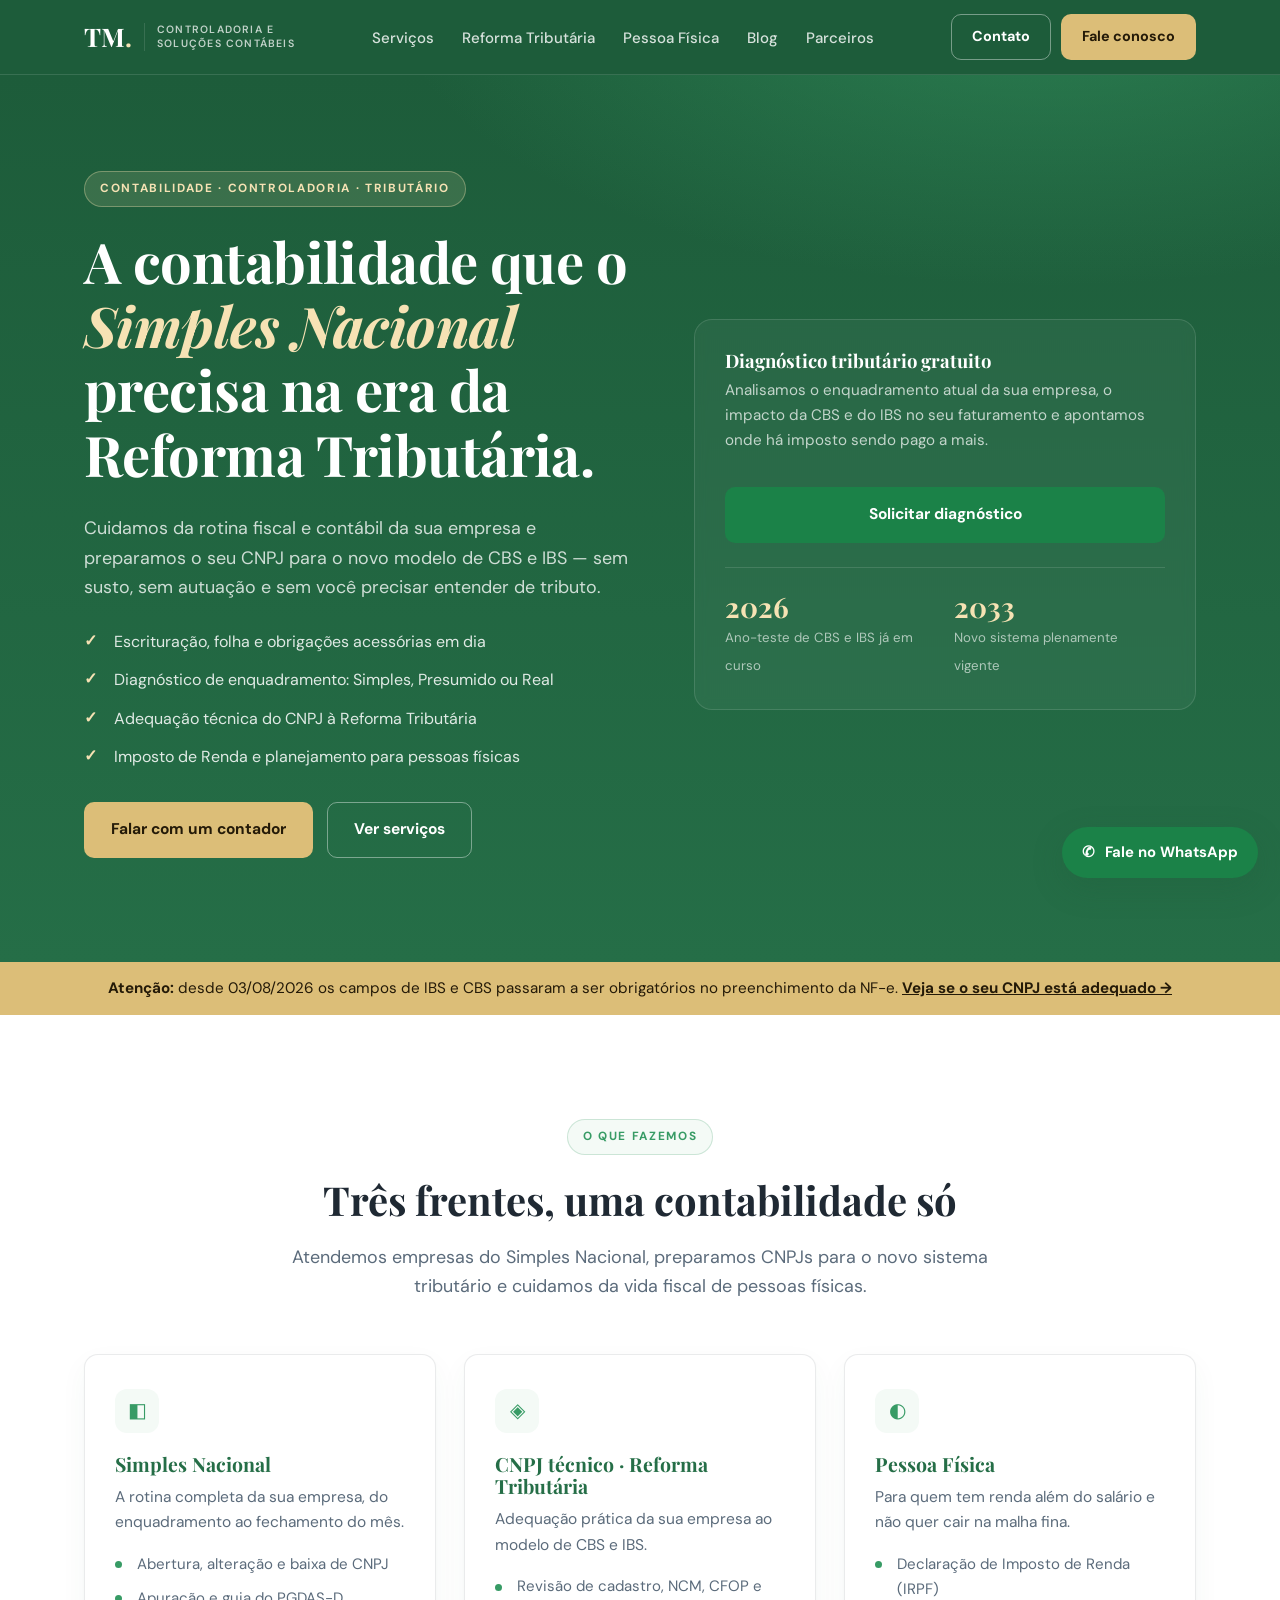
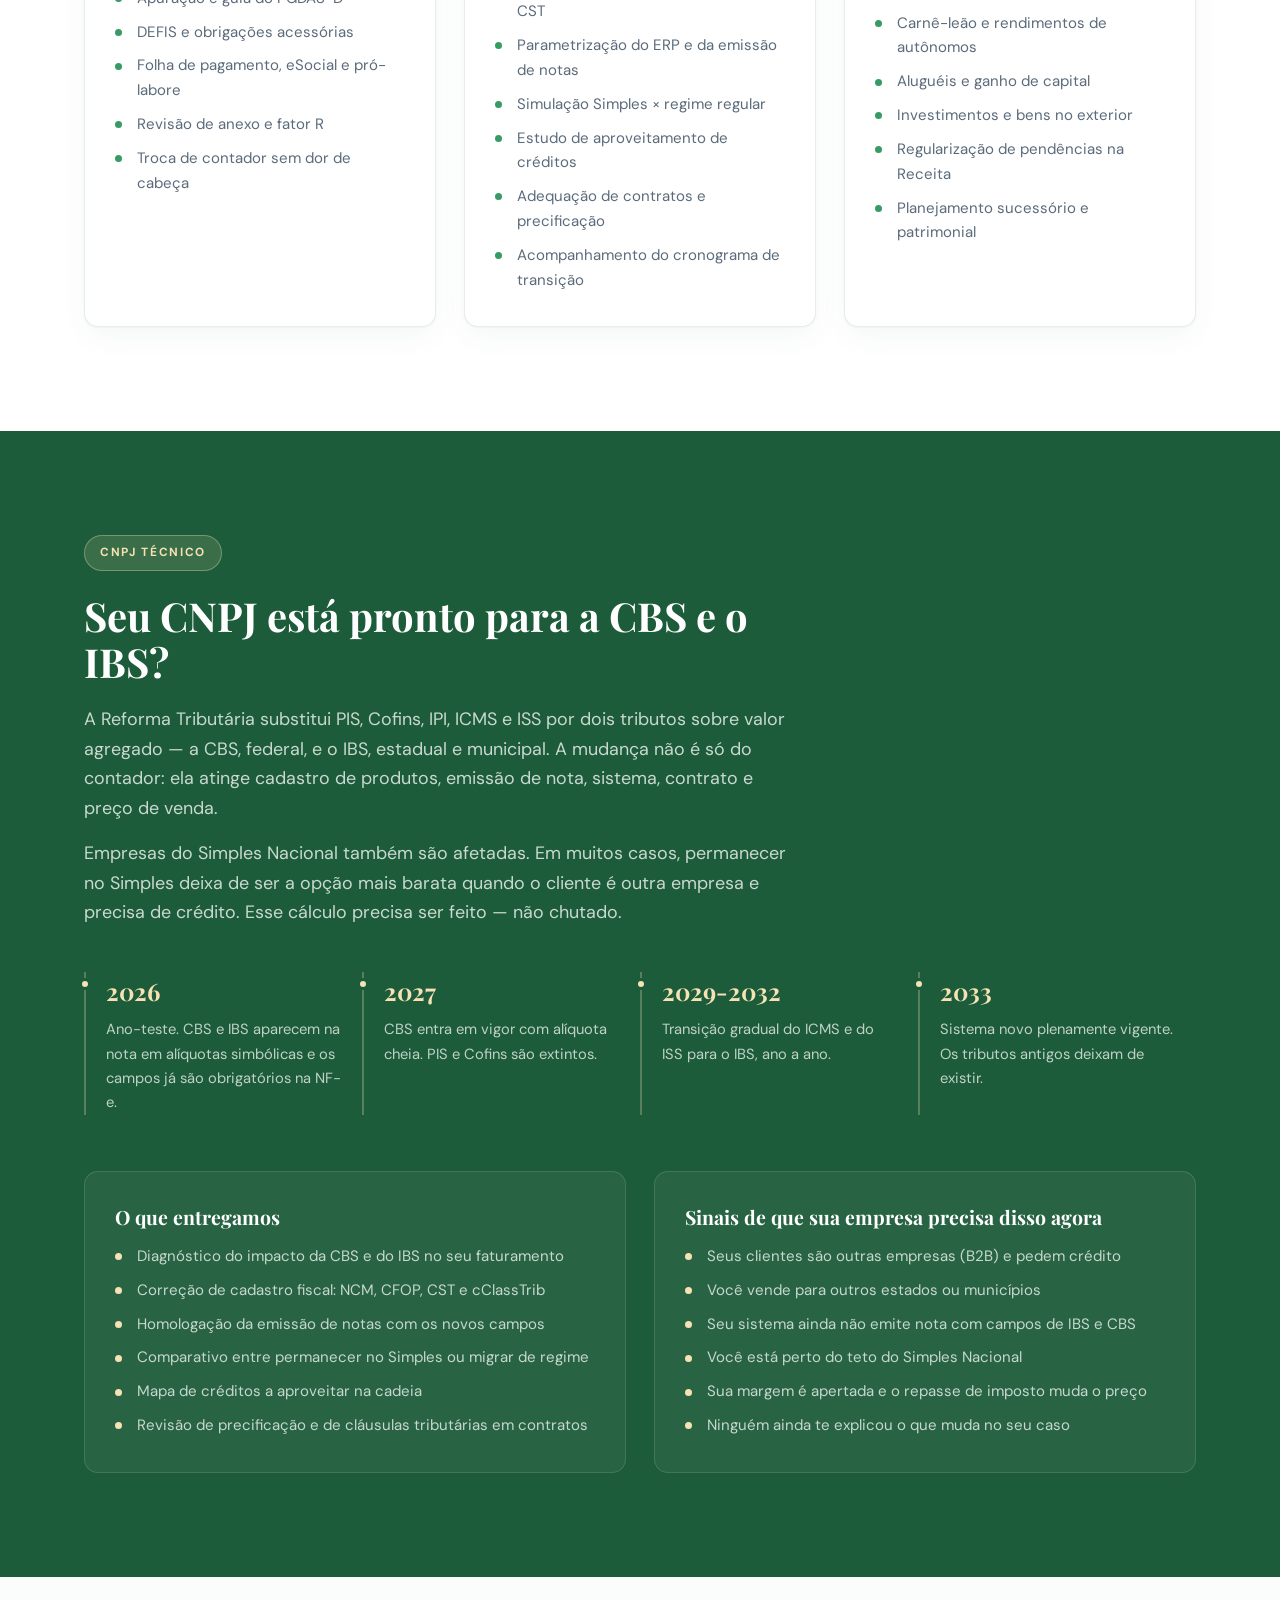
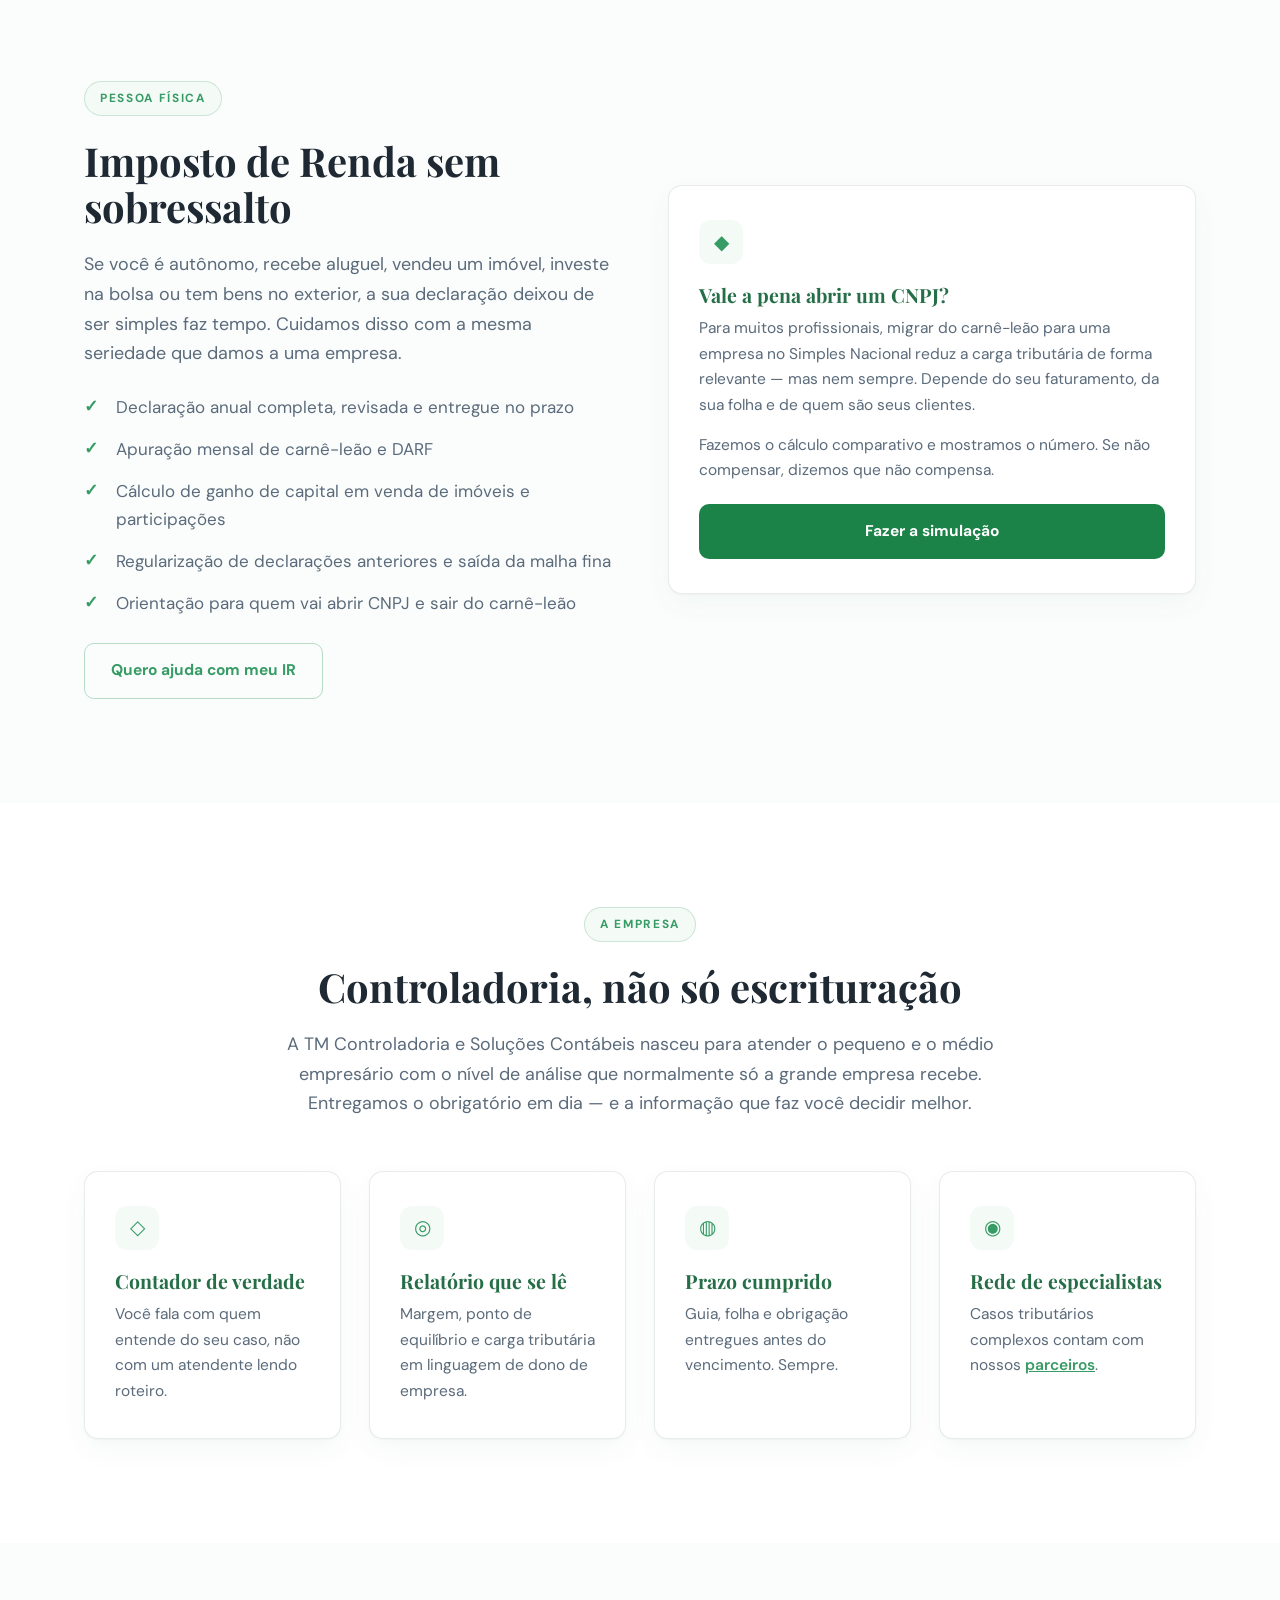
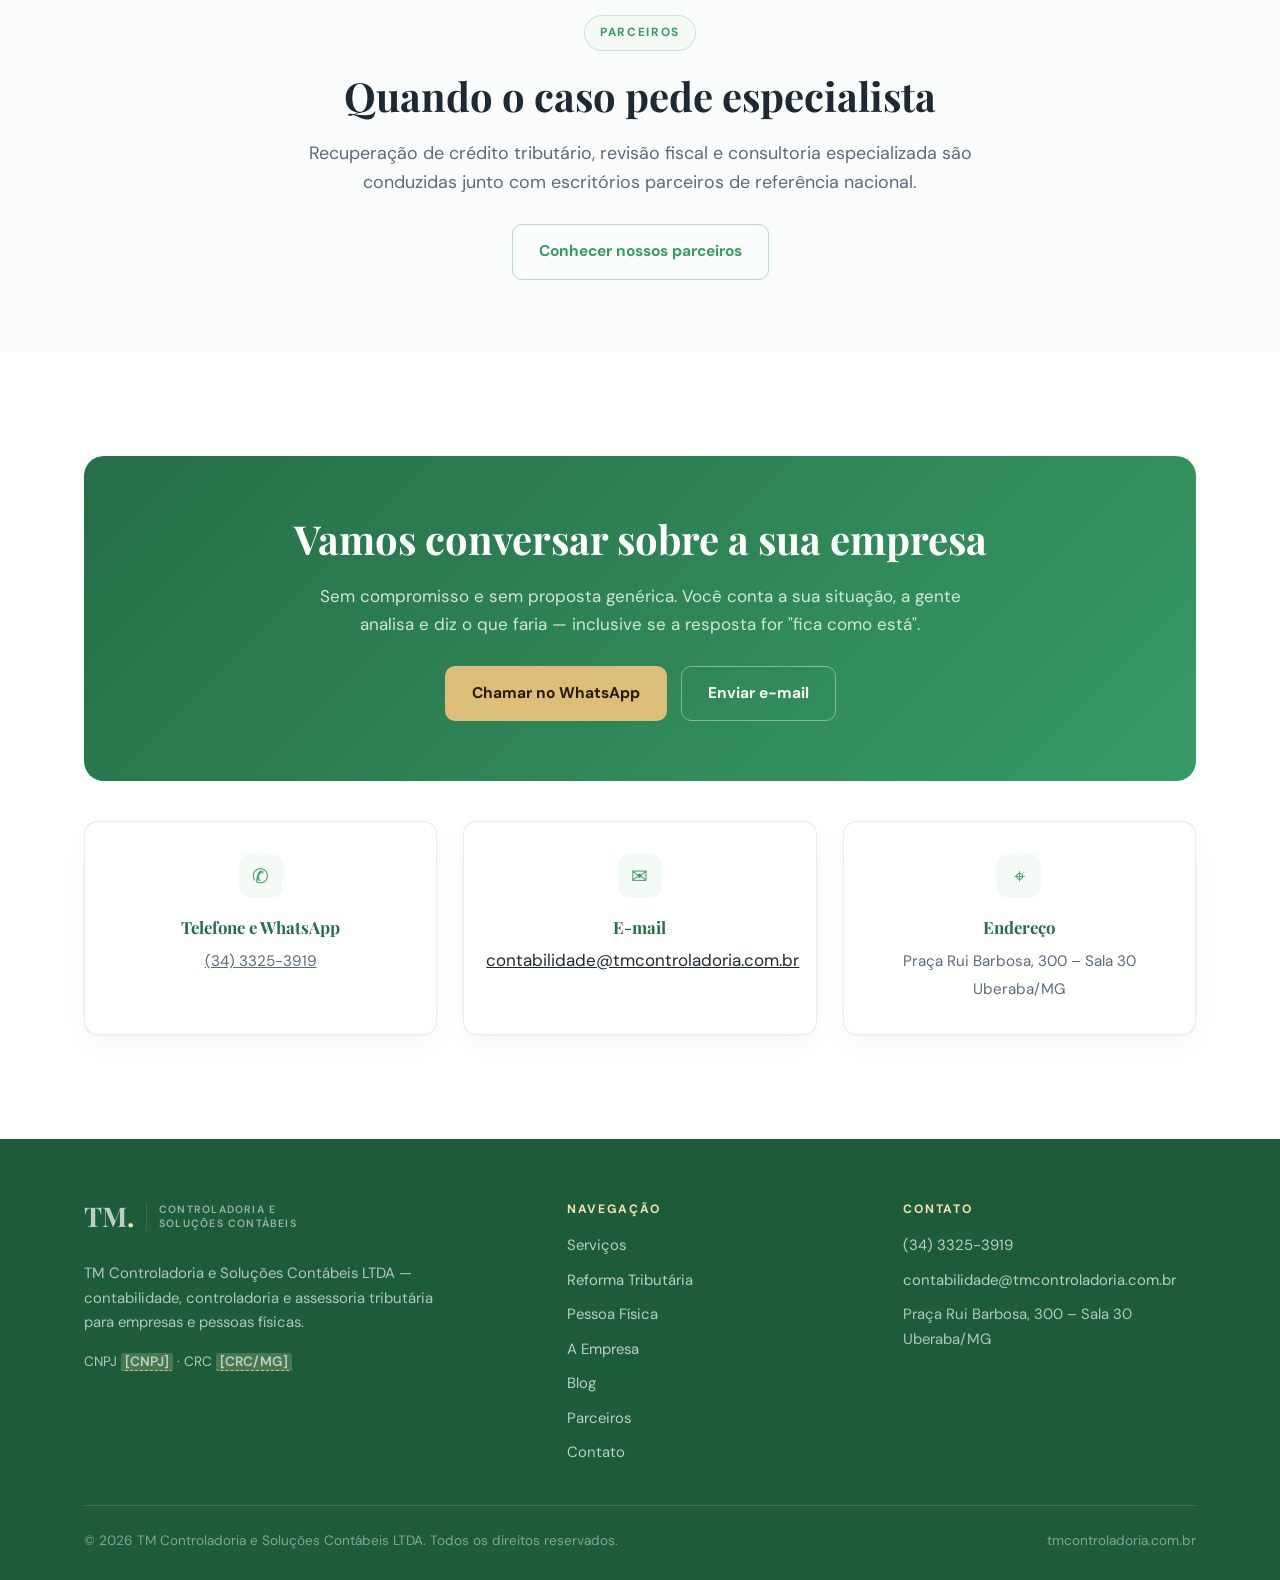
==== index.html @ 01fd18ff "Site TM Controladoria com blog e 5 posts iniciais Co-Authored-By: Claude Opus 5.5 <noreply@anthropic" ====
<!DOCTYPE html>
<html lang="pt-BR">
<head>
<meta charset="utf-8">
<meta name="viewport" content="width=device-width, initial-scale=1">
<title>Contabilidade em Uberaba-MG | TM Controladoria e Soluções Contábeis</title>
<meta name="description" content="Escritório de contabilidade em Uberaba-MG especializado em empresas do Simples Nacional, adequação à Reforma Tributária (CBS e IBS) e assessoria para pessoas físicas.">
<meta name="theme-color" content="#1D5C3A">
<link rel="canonical" href="https://tmcontroladoria.com.br/">

<meta property="og:type" content="website">
<meta property="og:title" content="TM Controladoria e Soluções Contábeis">
<meta property="og:description" content="Contabilidade para empresas do Simples Nacional, CNPJ técnico para a Reforma Tributária e assessoria a pessoas físicas.">
<meta property="og:url" content="https://tmcontroladoria.com.br/">
<meta property="og:locale" content="pt_BR">

<link rel="preconnect" href="https://fonts.googleapis.com">
<link rel="preconnect" href="https://fonts.gstatic.com" crossorigin>
<link href="https://fonts.googleapis.com/css2?family=DM+Sans:ital,opsz,wght@0,9..40,400;0,9..40,500;0,9..40,700;1,9..40,400&family=Playfair+Display:ital,wght@0,600;0,700;1,600&display=swap" rel="stylesheet">
<link rel="stylesheet" href="styles.css">
<link rel="stylesheet" href="blog.css">
<link rel="alternate" type="application/rss+xml" title="Blog TM Controladoria" href="feed.xml">
<script type="application/ld+json">
{
  "@context": "https://schema.org",
  "@type": "AccountingService",
  "name": "TM Controladoria e Soluções Contábeis LTDA",
  "url": "https://tmcontroladoria.com.br/",
  "telephone": "+553433253919",
  "email": "contabilidade@tmcontroladoria.com.br",
  "address": {
    "@type": "PostalAddress",
    "streetAddress": "Praça Rui Barbosa, 300 - Sala 30",
    "addressLocality": "Uberaba",
    "addressRegion": "MG",
    "addressCountry": "BR"
  },
  "areaServed": "BR",
  "description": "Contabilidade para empresas do Simples Nacional, adequação de CNPJ à Reforma Tributária (CBS e IBS) e assessoria a pessoas físicas."
}
</script>

</head>
<body>

<header class="site-header">
  <div class="wrap nav">
    <a class="brand" href="index.html" aria-label="TM Controladoria e Soluções Contábeis"><span class="brand-mark">TM<span>.</span></span><span class="brand-name">Controladoria e<br>Soluções Contábeis</span></a>
    <button class="nav-toggle" id="navToggle" aria-label="Abrir menu" aria-expanded="false">☰</button>
    <ul class="nav-links" id="navLinks">
      <li><a href="#servicos">Serviços</a></li>
      <li><a href="#reforma">Reforma Tributária</a></li>
      <li><a href="#pessoa-fisica">Pessoa Física</a></li>
      <li><a href="blog/">Blog</a></li>
      <li><a href="parceiros.html">Parceiros</a></li>
      <li class="nav-only-mobile"><a href="#contato">Contato</a></li>
      <li class="nav-only-mobile nav-menu-cta"><a class="btn btn--gold" href="https://wa.me/553433253919" target="_blank" rel="noopener">Falar no WhatsApp</a></li>
    </ul>
    <div class="nav-cta">
      <a class="btn btn--ghost" href="#contato">Contato</a>
      <a class="btn btn--gold" href="https://wa.me/553433253919" target="_blank" rel="noopener">Fale conosco</a>
    </div>
  </div>
</header>

<!-- ================= HERO ================= -->
<section class="hero">
  <div class="wrap hero-grid">
    <div>
      <span class="eyebrow">Contabilidade · Controladoria · Tributário</span>
      <h1>A contabilidade que o <em>Simples Nacional</em> precisa na era da Reforma Tributária.</h1>
      <p class="lead lead--light">Cuidamos da rotina fiscal e contábil da sua empresa e preparamos o seu CNPJ para o novo modelo de CBS e IBS — sem susto, sem autuação e sem você precisar entender de tributo.</p>
      <ul>
        <li>Escrituração, folha e obrigações acessórias em dia</li>
        <li>Diagnóstico de enquadramento: Simples, Presumido ou Real</li>
        <li>Adequação técnica do CNPJ à Reforma Tributária</li>
        <li>Imposto de Renda e planejamento para pessoas físicas</li>
      </ul>
      <div class="hero-actions">
        <a class="btn btn--gold" href="#contato">Falar com um contador</a>
        <a class="btn btn--ghost" href="#servicos">Ver serviços</a>
      </div>
    </div>

    <aside class="hero-card">
      <h3>Diagnóstico tributário gratuito</h3>
      <p>Analisamos o enquadramento atual da sua empresa, o impacto da CBS e do IBS no seu faturamento e apontamos onde há imposto sendo pago a mais.</p>
      <a class="btn btn--green" href="#contato" style="width:100%;margin-top:18px">Solicitar diagnóstico</a>
      <div class="stat-row">
        <div class="stat"><b>2026</b><span>Ano-teste de CBS e IBS já em curso</span></div>
        <div class="stat"><b>2033</b><span>Novo sistema plenamente vigente</span></div>
      </div>
    </aside>
  </div>
</section>

<!-- ================= ALERTA ================= -->
<div class="alertbar">
  <div class="wrap">
    <p><strong>Atenção:</strong> desde 03/08/2026 os campos de IBS e CBS passaram a ser obrigatórios no preenchimento da NF-e. <a href="#reforma">Veja se o seu CNPJ está adequado →</a></p>
  </div>
</div>

<!-- ================= SERVIÇOS ================= -->
<section class="section" id="servicos">
  <div class="wrap">
    <div class="center">
      <span class="eyebrow eyebrow--dark">O que fazemos</span>
      <h2>Três frentes, uma contabilidade só</h2>
      <p class="lead">Atendemos empresas do Simples Nacional, preparamos CNPJs para o novo sistema tributário e cuidamos da vida fiscal de pessoas físicas.</p>
    </div>

    <div class="grid grid-3" style="margin-top:52px">
      <article class="card">
        <div class="card-icon">◧</div>
        <h3>Simples Nacional</h3>
        <p>A rotina completa da sua empresa, do enquadramento ao fechamento do mês.</p>
        <ul>
          <li>Abertura, alteração e baixa de CNPJ</li>
          <li>Apuração e guia do PGDAS-D</li>
          <li>DEFIS e obrigações acessórias</li>
          <li>Folha de pagamento, eSocial e pró-labore</li>
          <li>Revisão de anexo e fator R</li>
          <li>Troca de contador sem dor de cabeça</li>
        </ul>
      </article>

      <article class="card">
        <div class="card-icon">◈</div>
        <h3>CNPJ técnico · Reforma Tributária</h3>
        <p>Adequação prática da sua empresa ao modelo de CBS e IBS.</p>
        <ul>
          <li>Revisão de cadastro, NCM, CFOP e CST</li>
          <li>Parametrização do ERP e da emissão de notas</li>
          <li>Simulação Simples × regime regular</li>
          <li>Estudo de aproveitamento de créditos</li>
          <li>Adequação de contratos e precificação</li>
          <li>Acompanhamento do cronograma de transição</li>
        </ul>
      </article>

      <article class="card">
        <div class="card-icon">◐</div>
        <h3>Pessoa Física</h3>
        <p>Para quem tem renda além do salário e não quer cair na malha fina.</p>
        <ul>
          <li>Declaração de Imposto de Renda (IRPF)</li>
          <li>Carnê-leão e rendimentos de autônomos</li>
          <li>Aluguéis e ganho de capital</li>
          <li>Investimentos e bens no exterior</li>
          <li>Regularização de pendências na Receita</li>
          <li>Planejamento sucessório e patrimonial</li>
        </ul>
      </article>
    </div>
  </div>
</section>

<!-- ================= REFORMA TRIBUTÁRIA ================= -->
<section class="section dark" id="reforma">
  <div class="wrap">
    <div style="max-width:720px">
      <span class="eyebrow">CNPJ técnico</span>
      <h2>Seu CNPJ está pronto para a CBS e o IBS?</h2>
      <p class="lead lead--light">A Reforma Tributária substitui PIS, Cofins, IPI, ICMS e ISS por dois tributos sobre valor agregado — a CBS, federal, e o IBS, estadual e municipal. A mudança não é só do contador: ela atinge cadastro de produtos, emissão de nota, sistema, contrato e preço de venda.</p>
      <p class="lead lead--light">Empresas do Simples Nacional também são afetadas. Em muitos casos, permanecer no Simples deixa de ser a opção mais barata quando o cliente é outra empresa e precisa de crédito. Esse cálculo precisa ser feito — não chutado.</p>
    </div>

    <div class="timeline">
      <div class="tl-item">
        <b>2026</b>
        <p>Ano-teste. CBS e IBS aparecem na nota em alíquotas simbólicas e os campos já são obrigatórios na NF-e.</p>
      </div>
      <div class="tl-item">
        <b>2027</b>
        <p>CBS entra em vigor com alíquota cheia. PIS e Cofins são extintos.</p>
      </div>
      <div class="tl-item">
        <b>2029-2032</b>
        <p>Transição gradual do ICMS e do ISS para o IBS, ano a ano.</p>
      </div>
      <div class="tl-item">
        <b>2033</b>
        <p>Sistema novo plenamente vigente. Os tributos antigos deixam de existir.</p>
      </div>
    </div>

    <div class="grid grid-2" style="margin-top:56px">
      <div class="card">
        <h3>O que entregamos</h3>
        <ul>
          <li>Diagnóstico do impacto da CBS e do IBS no seu faturamento</li>
          <li>Correção de cadastro fiscal: NCM, CFOP, CST e cClassTrib</li>
          <li>Homologação da emissão de notas com os novos campos</li>
          <li>Comparativo entre permanecer no Simples ou migrar de regime</li>
          <li>Mapa de créditos a aproveitar na cadeia</li>
          <li>Revisão de precificação e de cláusulas tributárias em contratos</li>
        </ul>
      </div>
      <div class="card">
        <h3>Sinais de que sua empresa precisa disso agora</h3>
        <ul>
          <li>Seus clientes são outras empresas (B2B) e pedem crédito</li>
          <li>Você vende para outros estados ou municípios</li>
          <li>Seu sistema ainda não emite nota com campos de IBS e CBS</li>
          <li>Você está perto do teto do Simples Nacional</li>
          <li>Sua margem é apertada e o repasse de imposto muda o preço</li>
          <li>Ninguém ainda te explicou o que muda no seu caso</li>
        </ul>
      </div>
    </div>
  </div>
</section>

<!-- ================= PESSOA FÍSICA ================= -->
<section class="section soft" id="pessoa-fisica">
  <div class="wrap grid grid-2" style="align-items:center;gap:56px">
    <div>
      <span class="eyebrow eyebrow--dark">Pessoa Física</span>
      <h2>Imposto de Renda sem sobressalto</h2>
      <p class="lead">Se você é autônomo, recebe aluguel, vendeu um imóvel, investe na bolsa ou tem bens no exterior, a sua declaração deixou de ser simples faz tempo. Cuidamos disso com a mesma seriedade que damos a uma empresa.</p>
      <ul class="checks">
        <li>Declaração anual completa, revisada e entregue no prazo</li>
        <li>Apuração mensal de carnê-leão e DARF</li>
        <li>Cálculo de ganho de capital em venda de imóveis e participações</li>
        <li>Regularização de declarações anteriores e saída da malha fina</li>
        <li>Orientação para quem vai abrir CNPJ e sair do carnê-leão</li>
      </ul>
      <a class="btn btn--outline" href="#contato" style="margin-top:26px">Quero ajuda com meu IR</a>
    </div>
    <div class="card">
      <div class="card-icon">◆</div>
      <h3>Vale a pena abrir um CNPJ?</h3>
      <p>Para muitos profissionais, migrar do carnê-leão para uma empresa no Simples Nacional reduz a carga tributária de forma relevante — mas nem sempre. Depende do seu faturamento, da sua folha e de quem são seus clientes.</p>
      <p style="margin-top:14px">Fazemos o cálculo comparativo e mostramos o número. Se não compensar, dizemos que não compensa.</p>
      <a class="btn btn--green" href="#contato" style="width:100%;margin-top:20px">Fazer a simulação</a>
    </div>
  </div>
</section>

<!-- ================= DIFERENCIAIS ================= -->
<section class="section" id="sobre">
  <div class="wrap">
    <div class="center">
      <span class="eyebrow eyebrow--dark">A Empresa</span>
      <h2>Controladoria, não só escrituração</h2>
      <p class="lead">A TM Controladoria e Soluções Contábeis nasceu para atender o pequeno e o médio empresário com o nível de análise que normalmente só a grande empresa recebe. Entregamos o obrigatório em dia — e a informação que faz você decidir melhor.</p>
    </div>

    <div class="grid grid-4" style="margin-top:52px">
      <article class="card">
        <div class="card-icon">◇</div>
        <h3>Contador de verdade</h3>
        <p>Você fala com quem entende do seu caso, não com um atendente lendo roteiro.</p>
      </article>
      <article class="card">
        <div class="card-icon">◎</div>
        <h3>Relatório que se lê</h3>
        <p>Margem, ponto de equilíbrio e carga tributária em linguagem de dono de empresa.</p>
      </article>
      <article class="card">
        <div class="card-icon">◍</div>
        <h3>Prazo cumprido</h3>
        <p>Guia, folha e obrigação entregues antes do vencimento. Sempre.</p>
      </article>
      <article class="card">
        <div class="card-icon">◉</div>
        <h3>Rede de especialistas</h3>
        <p>Casos tributários complexos contam com nossos <a href="parceiros.html" style="color:var(--green-700);font-weight:600">parceiros</a>.</p>
      </article>
    </div>
  </div>
</section>

<!-- ================= BLOG (gerado pelo build.py) ================= -->
<!-- BLOG:ULTIMOS -->

<!-- ================= PARCEIROS (teaser) ================= -->
<section class="section--tight section soft">
  <div class="wrap center">
    <span class="eyebrow eyebrow--dark">Parceiros</span>
    <h2>Quando o caso pede especialista</h2>
    <p class="lead">Recuperação de crédito tributário, revisão fiscal e consultoria especializada são conduzidas junto com escritórios parceiros de referência nacional.</p>
    <div class="cta-actions" style="margin-top:26px">
      <a class="btn btn--outline" href="parceiros.html">Conhecer nossos parceiros</a>
    </div>
  </div>
</section>

<!-- ================= CONTATO ================= -->
<section class="section" id="contato">
  <div class="wrap">
    <div class="cta">
      <h2>Vamos conversar sobre a sua empresa</h2>
      <p>Sem compromisso e sem proposta genérica. Você conta a sua situação, a gente analisa e diz o que faria — inclusive se a resposta for "fica como está".</p>
      <div class="cta-actions">
        <a class="btn btn--gold" href="https://wa.me/553433253919" target="_blank" rel="noopener">Chamar no WhatsApp</a>
        <a class="btn btn--ghost" href="mailto:contabilidade@tmcontroladoria.com.br">Enviar e-mail</a>
      </div>
    </div>

    <div class="contact-grid">
      <div class="contact-item">
        <div class="card-icon">✆</div>
        <b>Telefone e WhatsApp</b>
        <span><a href="https://wa.me/553433253919" target="_blank" rel="noopener">(34) 3325-3919</a></span>
      </div>
      <div class="contact-item">
        <div class="card-icon">✉</div>
        <b>E-mail</b>
        <a href="mailto:contabilidade@tmcontroladoria.com.br">contabilidade@tmcontroladoria.com.br</a>
      </div>
      <div class="contact-item">
        <div class="card-icon">⌖</div>
        <b>Endereço</b>
        <span>Praça Rui Barbosa, 300 – Sala 30<br>Uberaba/MG</span>
      </div>
    </div>
  </div>
</section>

<!-- ================= RODAPÉ ================= -->
<footer class="site-footer">
  <div class="wrap">
    <div class="footer-grid">
      <div>
        <a class="brand brand--footer" href="index.html" aria-label="TM Controladoria e Soluções Contábeis"><span class="brand-mark">TM<span>.</span></span><span class="brand-name">Controladoria e<br>Soluções Contábeis</span></a>
        <p style="margin-top:14px;max-width:38ch">TM Controladoria e Soluções Contábeis LTDA — contabilidade, controladoria e assessoria tributária para empresas e pessoas físicas.</p>
        <p style="font-size:.85rem">CNPJ <span class="ph">[CNPJ]</span> · CRC <span class="ph">[CRC/MG]</span></p>
      </div>
      <div>
        <h4>Navegação</h4>
        <ul>
          <li><a href="#servicos">Serviços</a></li>
          <li><a href="#reforma">Reforma Tributária</a></li>
          <li><a href="#pessoa-fisica">Pessoa Física</a></li>
          <li><a href="#sobre">A Empresa</a></li>
          <li><a href="blog/">Blog</a></li>
          <li><a href="parceiros.html">Parceiros</a></li>
          <li><a href="#contato">Contato</a></li>
        </ul>
      </div>
      <div>
        <h4>Contato</h4>
        <ul>
          <li><a href="https://wa.me/553433253919" target="_blank" rel="noopener">(34) 3325-3919</a></li>
          <li><a href="mailto:contabilidade@tmcontroladoria.com.br">contabilidade@tmcontroladoria.com.br</a></li>
          <li>Praça Rui Barbosa, 300 – Sala 30<br>Uberaba/MG</li>
        </ul>
      </div>
    </div>
    <div class="footer-bottom">
      <span>© <span id="ano">2026</span> TM Controladoria e Soluções Contábeis LTDA. Todos os direitos reservados.</span>
      <span>tmcontroladoria.com.br</span>
    </div>
  </div>
</footer>

<a class="wa" href="https://wa.me/553433253919" target="_blank" rel="noopener" aria-label="Fale no WhatsApp">✆ <span>Fale no WhatsApp</span></a>

<script>
  document.getElementById('ano').textContent = new Date().getFullYear();
  var t = document.getElementById('navToggle'), n = document.getElementById('navLinks');
  t.addEventListener('click', function () {
    var open = n.classList.toggle('is-open');
    t.setAttribute('aria-expanded', open);
  });
  n.addEventListener('click', function (e) {
    if (e.target.tagName === 'A') n.classList.remove('is-open');
  });
</script>
</body>
</html>
---- styles.css ----
/* ==========================================================================
   TM Controladoria e Soluções Contábeis — folha de estilos
   Paleta e tipografia alinhadas ao padrão Teixeira & Morais
   ========================================================================== */

:root{
  /* Verdes */
  --green-950:#1D5C3A;
  --green-900:#256E47;
  --green-800:#2C8153;
  --green-700:#379B65;
  --green-500:#4CC781;
  --green-cta:#1B8248;
  --mint-200:#C6F2D5;
  --mint-50:#F4FAF6;
  --mint-25:#FBFDFC;

  /* Dourados */
  --gold-400:#F6E2B4;
  --gold-600:#DCBE78;

  /* Neutros */
  --ink:#1F2933;
  --slate:#5B6B7B;
  --line:rgba(255,255,255,.12);
  --line-dark:rgba(31,41,51,.09);
  --white:#ffffff;

  --serif:"Playfair Display",Georgia,"Times New Roman",serif;
  --sans:"DM Sans",-apple-system,BlinkMacSystemFont,"Segoe UI",Roboto,Helvetica,Arial,sans-serif;

  --wrap:1160px;
  --radius:14px;
  --shadow:0 1px 2px rgba(29,92,58,.04), 0 10px 28px rgba(29,92,58,.045);
}

*,*::before,*::after{box-sizing:border-box}
html{scroll-behavior:smooth;scroll-padding-top:84px;-webkit-text-size-adjust:100%}
body{
  margin:0;
  font-family:var(--sans);
  font-size:17px;
  line-height:1.65;
  color:var(--ink);
  background:var(--white);
  overflow-x:hidden;
}
img{max-width:100%;height:auto;display:block}
a{color:inherit}

h1,h2,h3,h4{font-family:var(--serif);font-weight:700;line-height:1.15;margin:0 0 .5em}
h1{font-size:clamp(2.1rem,5vw,3.5rem);letter-spacing:-.01em}
h2{font-size:clamp(1.7rem,3.4vw,2.5rem)}
h3{font-size:1.22rem}
p{margin:0 0 1rem}

.wrap{width:100%;max-width:var(--wrap);margin:0 auto;padding:0 24px}
.section{padding:104px 0}
.section--tight{padding:72px 0}
.center{text-align:center}
.lead{font-size:1.12rem;color:var(--slate);max-width:62ch}
.lead--light{color:rgba(255,255,255,.78)}
.center .lead{margin-left:auto;margin-right:auto}

/* --- Eyebrow / tag ------------------------------------------------------ */
.eyebrow{
  display:inline-block;font-size:.74rem;font-weight:700;letter-spacing:.14em;
  text-transform:uppercase;padding:7px 15px;border-radius:999px;
  background:rgba(246,226,180,.13);color:var(--gold-400);
  border:1px solid rgba(246,226,180,.34);margin-bottom:22px;
}
.eyebrow--dark{background:var(--mint-50);color:var(--green-700);border-color:rgba(55,155,101,.22)}

/* --- Botões ------------------------------------------------------------- */
.btn{
  display:inline-flex;align-items:center;justify-content:center;gap:8px;
  font-family:var(--sans);font-size:.97rem;font-weight:700;
  padding:14px 26px;border-radius:10px;border:1px solid transparent;
  text-decoration:none;cursor:pointer;transition:transform .15s ease,background .2s ease,color .2s ease;
}
.btn:hover{transform:translateY(-2px)}
.btn--gold{background:var(--gold-600);color:#241a08}
.btn--gold:hover{background:var(--gold-400)}
.btn--green{background:var(--green-cta);color:#fff}
.btn--green:hover{background:#43c67b}
.btn--ghost{border-color:rgba(255,255,255,.4);color:#fff}
.btn--ghost:hover{background:rgba(255,255,255,.09)}
.btn--outline{border-color:rgba(55,155,101,.35);color:var(--green-700)}
.btn--outline:hover{background:var(--mint-50)}

/* --- Cabeçalho ---------------------------------------------------------- */
.site-header{
  position:sticky;top:0;z-index:60;background:var(--green-950);
  border-bottom:1px solid var(--line);
}
.nav{display:flex;align-items:center;justify-content:space-between;height:74px;gap:24px}
.brand{
  display:inline-flex;align-items:center;gap:12px;text-decoration:none;color:#fff;
}
.brand-mark{
  font-family:var(--serif);font-size:1.6rem;font-weight:700;line-height:1;white-space:nowrap;
}
.brand-mark span{color:var(--gold-400)}
.brand-name{
  font-family:var(--sans);font-size:.66rem;font-weight:600;letter-spacing:.115em;
  text-transform:uppercase;color:rgba(255,255,255,.72);line-height:1.32;
  padding-left:12px;border-left:1px solid var(--line);
}
.brand:hover .brand-name{color:var(--gold-400)}
.brand--footer{margin-bottom:16px}
.brand--footer .brand-mark{font-size:1.7rem}
.brand--footer .brand-name{color:rgba(255,255,255,.55)}
.nav-links{display:flex;align-items:center;gap:28px;list-style:none;margin:0;padding:0}
.nav-links a{color:rgba(255,255,255,.82);text-decoration:none;font-size:.94rem;font-weight:500;transition:color .18s}
.nav-links a:hover,.nav-links a.is-active{color:var(--gold-400)}
.nav-cta{display:flex;gap:10px;align-items:center}
.nav-cta .btn{padding:10px 20px;font-size:.9rem}
.nav-only-mobile{display:none}
.nav-toggle{display:none;background:none;border:1px solid var(--line);border-radius:8px;color:#fff;padding:9px 12px;font-size:1.1rem;cursor:pointer;line-height:1}

/* --- Hero --------------------------------------------------------------- */
.hero{
  background:
    radial-gradient(1100px 500px at 82% -10%,rgba(55,155,101,.55),transparent 60%),
    linear-gradient(180deg,var(--green-950) 0%,var(--green-900) 100%);
  color:#fff;padding:96px 0 104px;position:relative;
}
.hero h1{color:#fff}
.hero h1 em{font-style:italic;color:var(--gold-400)}
.hero-grid{display:grid;grid-template-columns:1.05fr .95fr;gap:56px;align-items:center}
.hero ul{list-style:none;margin:26px 0 32px;padding:0;display:grid;gap:12px}
.hero ul li{padding-left:30px;position:relative;color:rgba(255,255,255,.86);font-size:1rem}
.hero ul li::before{content:"✓";position:absolute;left:0;top:-1px;color:var(--gold-400);font-weight:700}
.hero-actions{display:flex;flex-wrap:wrap;gap:14px}

.hero-card{
  background:rgba(255,255,255,.045);border:1px solid var(--line);
  border-radius:18px;padding:30px;backdrop-filter:blur(6px);
}
.hero-card h3{color:#fff;font-size:1.16rem;margin-bottom:6px}
.hero-card p{color:rgba(255,255,255,.72);font-size:.95rem}
.hero-card .stat-row{display:grid;grid-template-columns:repeat(2,1fr);gap:18px;margin-top:24px;padding-top:24px;border-top:1px solid var(--line)}
.hero-card .stat b{display:block;font-family:var(--serif);font-size:1.75rem;color:var(--gold-400);line-height:1.1}
.hero-card .stat span{font-size:.83rem;color:rgba(255,255,255,.62)}

/* --- Faixa de aviso ----------------------------------------------------- */
.alertbar{background:var(--gold-600);color:#241a08}
.alertbar .wrap{display:flex;align-items:center;justify-content:center;gap:12px;flex-wrap:wrap;padding-top:14px;padding-bottom:14px;text-align:center}
.alertbar strong{font-weight:700}
.alertbar p{margin:0;font-size:.95rem}
.alertbar a{color:#241a08;font-weight:700}

/* --- Cards -------------------------------------------------------------- */
.grid{display:grid;gap:28px}
.grid > *{min-width:0}
.grid-3{grid-template-columns:repeat(3,1fr)}
.grid-2{grid-template-columns:repeat(2,1fr)}
.grid-4{grid-template-columns:repeat(4,1fr)}

.card{
  background:#fff;border:1px solid var(--line-dark);border-radius:var(--radius);
  padding:34px 30px;box-shadow:var(--shadow);
  transition:border-color .2s ease,box-shadow .2s ease;
}
.card:hover{border-color:rgba(55,155,101,.28);box-shadow:0 2px 4px rgba(29,92,58,.05), 0 16px 36px rgba(29,92,58,.07)}
.card h3{color:var(--green-900)}
.card p{color:var(--slate);font-size:.97rem;margin-bottom:0}
.card ul{margin:16px 0 0;padding:0;list-style:none;display:grid;gap:9px}
.card ul li{position:relative;padding-left:22px;font-size:.94rem;color:var(--slate)}
.card ul li::before{content:"";position:absolute;left:0;top:.62em;width:7px;height:7px;border-radius:50%;background:var(--green-700)}
.card-icon{
  width:44px;height:44px;border-radius:12px;display:grid;place-items:center;
  background:var(--mint-50);color:var(--green-700);font-size:1.25rem;margin-bottom:20px;
  border:0;
}

/* --- Seção escura ------------------------------------------------------- */
.dark{background:var(--green-950);color:#fff}
.dark h2,.dark h3{color:#fff}
.dark p{color:rgba(255,255,255,.76)}
.dark .card{background:rgba(255,255,255,.05);border-color:var(--line);box-shadow:none}
.dark .card h3{color:#fff}
.dark .card p,.dark .card ul li{color:rgba(255,255,255,.74)}
.dark .card ul li::before{background:var(--gold-400)}
.dark .card-icon{background:rgba(246,226,180,.13);color:var(--gold-400);border-color:rgba(246,226,180,.3)}

.soft{background:var(--mint-25)}

/* --- Linha do tempo ----------------------------------------------------- */
.timeline{display:grid;grid-template-columns:repeat(4,1fr);gap:0;margin-top:44px}
.tl-item{padding:0 20px;border-left:2px solid rgba(246,226,180,.28);position:relative}
.tl-item:first-child{padding-left:20px}
.tl-item b{display:block;font-family:var(--serif);font-size:1.5rem;color:var(--gold-400);margin-bottom:6px}
.tl-item p{font-size:.92rem;margin:0;color:rgba(255,255,255,.72)}
.tl-item::before{content:"";position:absolute;left:-7px;top:6px;width:12px;height:12px;border-radius:50%;background:var(--gold-400);border:3px solid var(--green-950)}

/* --- Lista de checagem -------------------------------------------------- */
.checks{list-style:none;margin:24px 0 0;padding:0;display:grid;gap:14px}
.checks li{position:relative;padding-left:32px;color:var(--slate)}
.checks li::before{content:"✓";position:absolute;left:0;top:0;color:var(--green-700);font-weight:700;font-size:1.05rem}
.dark .checks li{color:rgba(255,255,255,.78)}
.dark .checks li::before{color:var(--gold-400)}

/* --- Parceiros ---------------------------------------------------------- */
.partner{
  display:grid;grid-template-columns:1fr 1.35fr;gap:44px;align-items:center;
  background:#fff;border:1px solid var(--line-dark);border-radius:18px;
  padding:48px;box-shadow:var(--shadow);margin-bottom:36px;
}
.partner:nth-child(even) .partner-media{order:2}
.partner-media{
  background:linear-gradient(150deg,var(--green-900),var(--green-700));
  border-radius:14px;padding:44px 32px;color:#fff;text-align:center;
}
.partner-media .mark{font-family:var(--serif);font-size:2.1rem;color:var(--gold-400);line-height:1.1;margin-bottom:10px}
.partner-media .url{font-size:.86rem;color:rgba(255,255,255,.7);word-break:break-all}
.partner h3{color:var(--green-900);font-size:1.55rem}
.partner .tagline{color:var(--gold-600);font-weight:700;font-size:.88rem;letter-spacing:.08em;text-transform:uppercase;margin-bottom:10px}

.tags{display:flex;flex-wrap:wrap;gap:9px;margin:18px 0 22px;padding:0;list-style:none}
.tags li{font-size:.83rem;padding:6px 13px;border-radius:999px;background:var(--mint-50);color:var(--green-cta);border:0}

/* --- CTA final ---------------------------------------------------------- */
.cta{
  background:linear-gradient(135deg,var(--green-900),var(--green-700));
  border-radius:20px;padding:60px 48px;color:#fff;text-align:center;
}
.cta h2{color:#fff}
.cta p{color:rgba(255,255,255,.8);max-width:56ch;margin-left:auto;margin-right:auto}
.cta-actions{display:flex;gap:14px;justify-content:center;flex-wrap:wrap;margin-top:28px}

/* --- Contato ------------------------------------------------------------ */
.contact-grid{display:grid;grid-template-columns:repeat(3,1fr);gap:26px;margin-top:40px}
.contact-grid > *{min-width:0}
.contact-item{text-align:center;min-width:0;padding:32px 22px;border:1px solid var(--line-dark);border-radius:var(--radius);background:#fff;box-shadow:var(--shadow)}
.contact-item .card-icon{margin:0 auto 16px}
.contact-item b{display:block;font-family:var(--serif);font-size:1.05rem;color:var(--green-900);margin-bottom:4px}
.contact-item span{color:var(--slate);font-size:.95rem;overflow-wrap:anywhere}

/* --- Rodapé ------------------------------------------------------------- */
.site-footer{background:var(--green-950);color:rgba(255,255,255,.66);padding:64px 0 28px;font-size:.93rem}
.footer-grid{display:grid;grid-template-columns:1.5fr 1fr 1fr;gap:44px;margin-bottom:40px}
.site-footer h4{font-family:var(--sans);font-size:.76rem;letter-spacing:.14em;text-transform:uppercase;color:var(--gold-400);margin-bottom:16px}
.site-footer ul{list-style:none;margin:0;padding:0;display:grid;gap:10px;overflow-wrap:anywhere}
.site-footer a{color:rgba(255,255,255,.7);text-decoration:none}
.site-footer a:hover{color:var(--gold-400)}
.footer-bottom{border-top:1px solid var(--line);padding-top:24px;display:flex;justify-content:space-between;gap:16px;flex-wrap:wrap;font-size:.85rem;color:rgba(255,255,255,.45)}

/* --- Placeholders visíveis ---------------------------------------------- */
.ph{
  background:rgba(246,226,180,.2);border-bottom:1px dashed var(--gold-600);
  padding:0 4px;border-radius:3px;font-weight:600;color:inherit;
}

/* --- WhatsApp flutuante ------------------------------------------------- */
.wa{
  position:fixed;right:22px;bottom:22px;z-index:70;display:inline-flex;align-items:center;gap:10px;
  background:var(--green-cta);color:#fff;text-decoration:none;font-weight:700;font-size:.93rem;
  padding:13px 20px;border-radius:999px;box-shadow:0 10px 30px rgba(29,92,58,.26);
}
.wa:hover{background:#43c67b}

/* --- Responsivo --------------------------------------------------------- */

/* --- Navegação colapsada (tablet e celular) ----------------------------- */
@media (max-width:900px){
  .nav{height:66px}
  .nav-links,.nav-cta{display:none}
  .nav-toggle{display:block;padding:11px 14px;font-size:1.15rem}
  .nav-links.is-open{
    display:flex;position:absolute;top:66px;left:0;right:0;flex-direction:column;
    align-items:stretch;gap:0;background:var(--green-900);
    border-bottom:1px solid var(--line);padding:6px 20px 20px;
    box-shadow:0 20px 40px rgba(0,0,0,.28);max-height:calc(100vh - 66px);overflow-y:auto;
  }
  .nav-links.is-open li{width:100%;border-bottom:1px solid var(--line)}
  .nav-links.is-open li a{display:block;padding:15px 0;font-size:1rem}
  .nav-links.is-open .nav-only-mobile{display:block}
  .nav-links.is-open .nav-menu-cta{border-bottom:0;padding-top:16px}
  .nav-links.is-open .nav-menu-cta a{display:flex;width:100%;padding:15px 20px;justify-content:center;text-align:center}
  .nav-links .btn--gold{color:#241a08}
  .nav-links .btn--gold:hover{color:#241a08}
  html{scroll-padding-top:76px}
}

/* --- Tablet -------------------------------------------------------------- */
@media (max-width:980px){
  .hero-grid{grid-template-columns:1fr;gap:40px}
  .grid-3,.grid-4{grid-template-columns:repeat(2,1fr)}
  .timeline{grid-template-columns:repeat(2,1fr);gap:28px 0}
  .partner{grid-template-columns:1fr;padding:32px}
  .partner:nth-child(even) .partner-media{order:0}
  .footer-grid{grid-template-columns:1fr 1fr}
}
@media (max-width:760px){
  body{font-size:16px}
  .wrap{padding:0 20px}
  .section{padding:56px 0}
  .section--tight{padding:44px 0}

  /* --- cabeçalho --- */
  .nav{height:66px}
  .brand-mark{font-size:1.4rem}
  .brand-name{font-size:.56rem;padding-left:10px;letter-spacing:.08em}

  /* --- hero --- */
  .hero{padding:56px 0 64px}
  .hero-grid{gap:32px}
  .eyebrow{font-size:.66rem;letter-spacing:.1em;padding:6px 12px;margin-bottom:18px}
  .hero ul{margin:22px 0 26px}
  .hero-actions{flex-direction:column;gap:10px}
  .hero-actions .btn{width:100%}
  .hero-card{padding:24px 20px}
  .hero-card .stat-row{gap:14px;margin-top:20px;padding-top:20px}
  .hero-card .stat b{font-size:1.5rem}

  /* --- blocos --- */
  .grid{gap:18px}
  .grid-2,.grid-3,.grid-4,.contact-grid{grid-template-columns:1fr}
  .card{padding:26px 22px}
  .timeline{grid-template-columns:1fr;gap:22px}
  .tl-item{padding-left:18px}
  .tl-item b{font-size:1.3rem}
  .partner{padding:24px 20px;gap:26px}
  .partner-media{padding:32px 22px}
  .partner-media .mark{font-size:1.7rem}
  .tags li{font-size:.78rem;padding:5px 11px}
  .cta{padding:38px 22px;border-radius:16px}
  .cta-actions{flex-direction:column;gap:10px}
  .cta-actions .btn{width:100%}
  .checks li{padding-left:28px}
  .contact-item{padding:24px 18px}

  /* --- rodapé --- */
  .site-footer{padding:48px 0 96px}
  .footer-grid{grid-template-columns:1fr;gap:30px;margin-bottom:30px}
  .footer-bottom{flex-direction:column;gap:8px}

  /* --- botão flutuante --- */
  .wa{right:16px;bottom:16px;padding:12px 18px;font-size:.88rem}
}

@media (max-width:400px){
  h1{font-size:1.95rem}
  .hero-card{padding:22px 18px}
  .alertbar p{font-size:.88rem}
  .wa span{display:none}
  .wa{padding:15px 16px;font-size:1.05rem}
}


@media (max-width:400px){
  .brand-name{display:none}
}
---- blog.css ----
/* ==========================================================================
   Blog — complementa styles.css (usa as mesmas variáveis do :root)
   ========================================================================== */

/* --- Heros do blog ------------------------------------------------------ */
.hero--blog{padding:76px 0 72px}
.hero--blog h1 em{font-style:italic;color:var(--gold-400)}
.hero--post{padding:64px 0 60px}
.hero--post h1{font-size:clamp(1.9rem,4.2vw,3rem);max-width:22ch}
.wrap--post{max-width:820px}
.breadcrumb{font-size:.85rem;color:rgba(255,255,255,.6);margin-bottom:22px}
.breadcrumb a{color:rgba(255,255,255,.78);text-decoration:none}
.breadcrumb a:hover{color:var(--gold-400)}
.post-byline{font-size:.9rem;color:rgba(255,255,255,.62);margin:22px 0 0}

/* --- Listagem ----------------------------------------------------------- */
.section--blog{padding:56px 0 96px;background:var(--mint-25)}
.chips{display:flex;flex-wrap:wrap;gap:10px;margin-bottom:36px}
.chip{
  display:inline-flex;align-items:center;gap:6px;padding:8px 16px;border-radius:999px;
  font-size:.88rem;font-weight:500;text-decoration:none;color:var(--ink);
  background:#fff;border:1px solid var(--line-dark);transition:background .18s,border-color .18s;
}
.chip small{font-size:.75rem;color:var(--slate)}
.chip:hover{border-color:rgba(55,155,101,.4)}
.chip.is-active{background:var(--green-950);color:#fff;border-color:var(--green-950)}
.chip.is-active small{color:var(--gold-400)}

.post-featured{
  display:block;text-decoration:none;color:#fff;margin-bottom:28px;
  background:linear-gradient(135deg,var(--green-950),var(--green-800));
  border-radius:18px;padding:44px 44px 40px;transition:transform .18s;
}
.post-featured:hover{transform:translateY(-3px)}
.post-featured .post-cat{color:var(--gold-400)}
.post-featured h2{color:#fff;max-width:26ch;margin:12px 0 14px}
.post-featured p{color:rgba(255,255,255,.78);max-width:64ch;font-size:1.05rem}
.post-featured .post-meta{color:rgba(255,255,255,.55)}

.post-grid{display:grid;grid-template-columns:repeat(3,1fr);gap:24px}
.post-card{
  background:#fff;border:1px solid var(--line-dark);border-radius:var(--radius);
  box-shadow:var(--shadow);transition:transform .18s,border-color .18s;
}
.post-card:hover{transform:translateY(-3px);border-color:rgba(55,155,101,.35)}
.post-card a{display:flex;flex-direction:column;height:100%;padding:26px 26px 22px;text-decoration:none;color:inherit}
.post-card h3{font-size:1.18rem;margin:10px 0 10px}
.post-card p{color:var(--slate);font-size:.95rem;flex:1}
.post-cat{font-size:.72rem;font-weight:700;letter-spacing:.12em;text-transform:uppercase;color:var(--green-700)}
.post-meta{font-size:.82rem;color:var(--slate);margin-top:6px}

.pagination{display:flex;justify-content:center;align-items:center;gap:22px;margin-top:48px;font-size:.92rem;color:var(--slate)}
.pagination a{color:var(--green-700);font-weight:700;text-decoration:none}

/* --- Artigo ------------------------------------------------------------- */
.section--post{padding:64px 0 88px}
.prose{font-size:1.08rem;line-height:1.78}
.prose > *:first-child{margin-top:0}
.prose h2{font-size:clamp(1.45rem,2.6vw,1.85rem);margin:2.2em 0 .6em}
.prose h3{font-size:1.25rem;margin:1.8em 0 .5em}
.prose p,.prose ul,.prose ol{margin:0 0 1.15em}
.prose ul,.prose ol{padding-left:1.3em}
.prose li{margin-bottom:.45em}
.prose li::marker{color:var(--green-700)}
.prose a{color:var(--green-700);font-weight:500;text-underline-offset:3px}
.prose strong{color:#13202b}
.prose blockquote{
  margin:1.6em 0;padding:18px 22px;border-left:4px solid var(--gold-600);
  background:var(--mint-50);border-radius:0 10px 10px 0;color:var(--ink);
}
.prose blockquote p:last-child{margin-bottom:0}
.prose hr{border:0;border-top:1px solid var(--line-dark);margin:2.4em 0}
.table-wrap{overflow-x:auto;margin:1.4em 0 1.6em;border:1px solid var(--line-dark);border-radius:12px}
.prose table{width:100%;border-collapse:collapse;font-size:.95rem;min-width:480px}
.prose th{background:var(--green-950);color:#fff;font-family:var(--sans);font-weight:700;text-align:left;padding:12px 14px}
.prose td{padding:11px 14px;border-top:1px solid var(--line-dark);vertical-align:top}
.prose tr:nth-child(even) td{background:var(--mint-25)}

.post-tags{list-style:none;display:flex;flex-wrap:wrap;gap:8px;padding:0;margin:28px 0 0}
.post-tags li{font-size:.8rem;padding:5px 12px;border-radius:999px;background:var(--mint-50);color:var(--green-700)}

.post-sources{margin-top:44px;padding:26px 28px;border:1px solid var(--line-dark);border-radius:var(--radius);background:var(--mint-25)}
.post-sources h2{font-family:var(--sans);font-size:.78rem;letter-spacing:.14em;text-transform:uppercase;color:var(--green-700);margin-bottom:14px}
.post-sources ul{margin:0 0 16px;padding-left:1.2em;font-size:.93rem}
.post-sources li{margin-bottom:6px}
.post-sources a{color:var(--green-700)}
.post-disclaimer{font-size:.84rem;color:var(--slate);margin:0}

.post-cta{
  margin-top:36px;padding:36px;border-radius:18px;color:#fff;text-align:center;
  background:radial-gradient(600px 240px at 80% 0%,rgba(76,199,129,.35),transparent 60%),var(--green-950);
}
.post-cta h2{color:#fff;font-size:clamp(1.35rem,2.6vw,1.75rem)}
.post-cta p{color:rgba(255,255,255,.75);max-width:52ch;margin:0 auto 22px}
.related-title{font-size:1.6rem;margin-bottom:28px}

/* --- Responsivo --------------------------------------------------------- */
@media (max-width:980px){
  .post-grid{grid-template-columns:repeat(2,1fr)}
}
@media (max-width:760px){
  .hero--blog{padding:52px 0 48px}
  .hero--post{padding:44px 0 40px}
  .section--blog{padding:36px 0 72px}
  .section--post{padding:40px 0 64px}
  .post-grid{grid-template-columns:1fr;gap:16px}
  .post-featured{padding:28px 22px}
  .post-card a{padding:22px 20px 18px}
  .prose{font-size:1.02rem}
  .post-sources{padding:22px 18px}
  .post-cta{padding:30px 20px}
  .post-cta .btn{width:100%}
  .chips{flex-wrap:nowrap;overflow-x:auto;margin:0 -20px 28px;padding:0 20px 4px;scrollbar-width:none}
  .chips::-webkit-scrollbar{display:none}
  .chip{flex:0 0 auto}
}
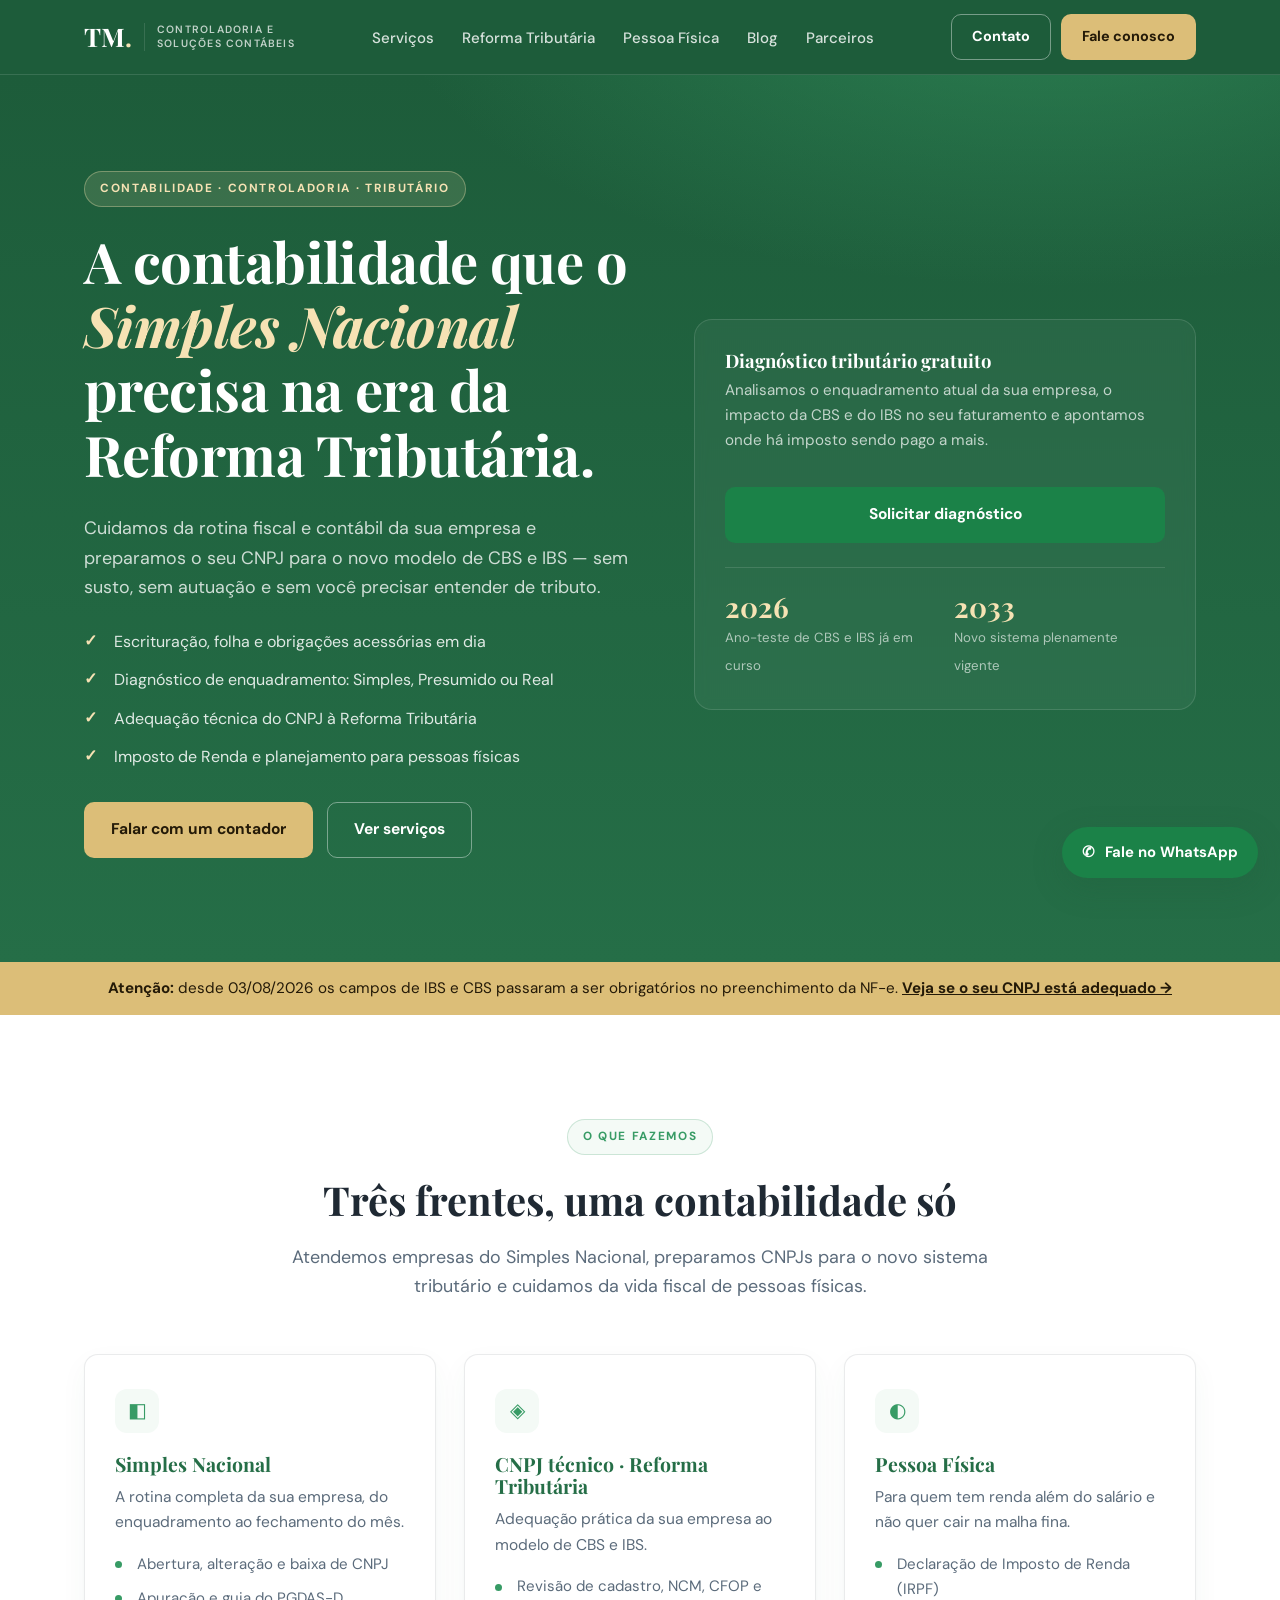
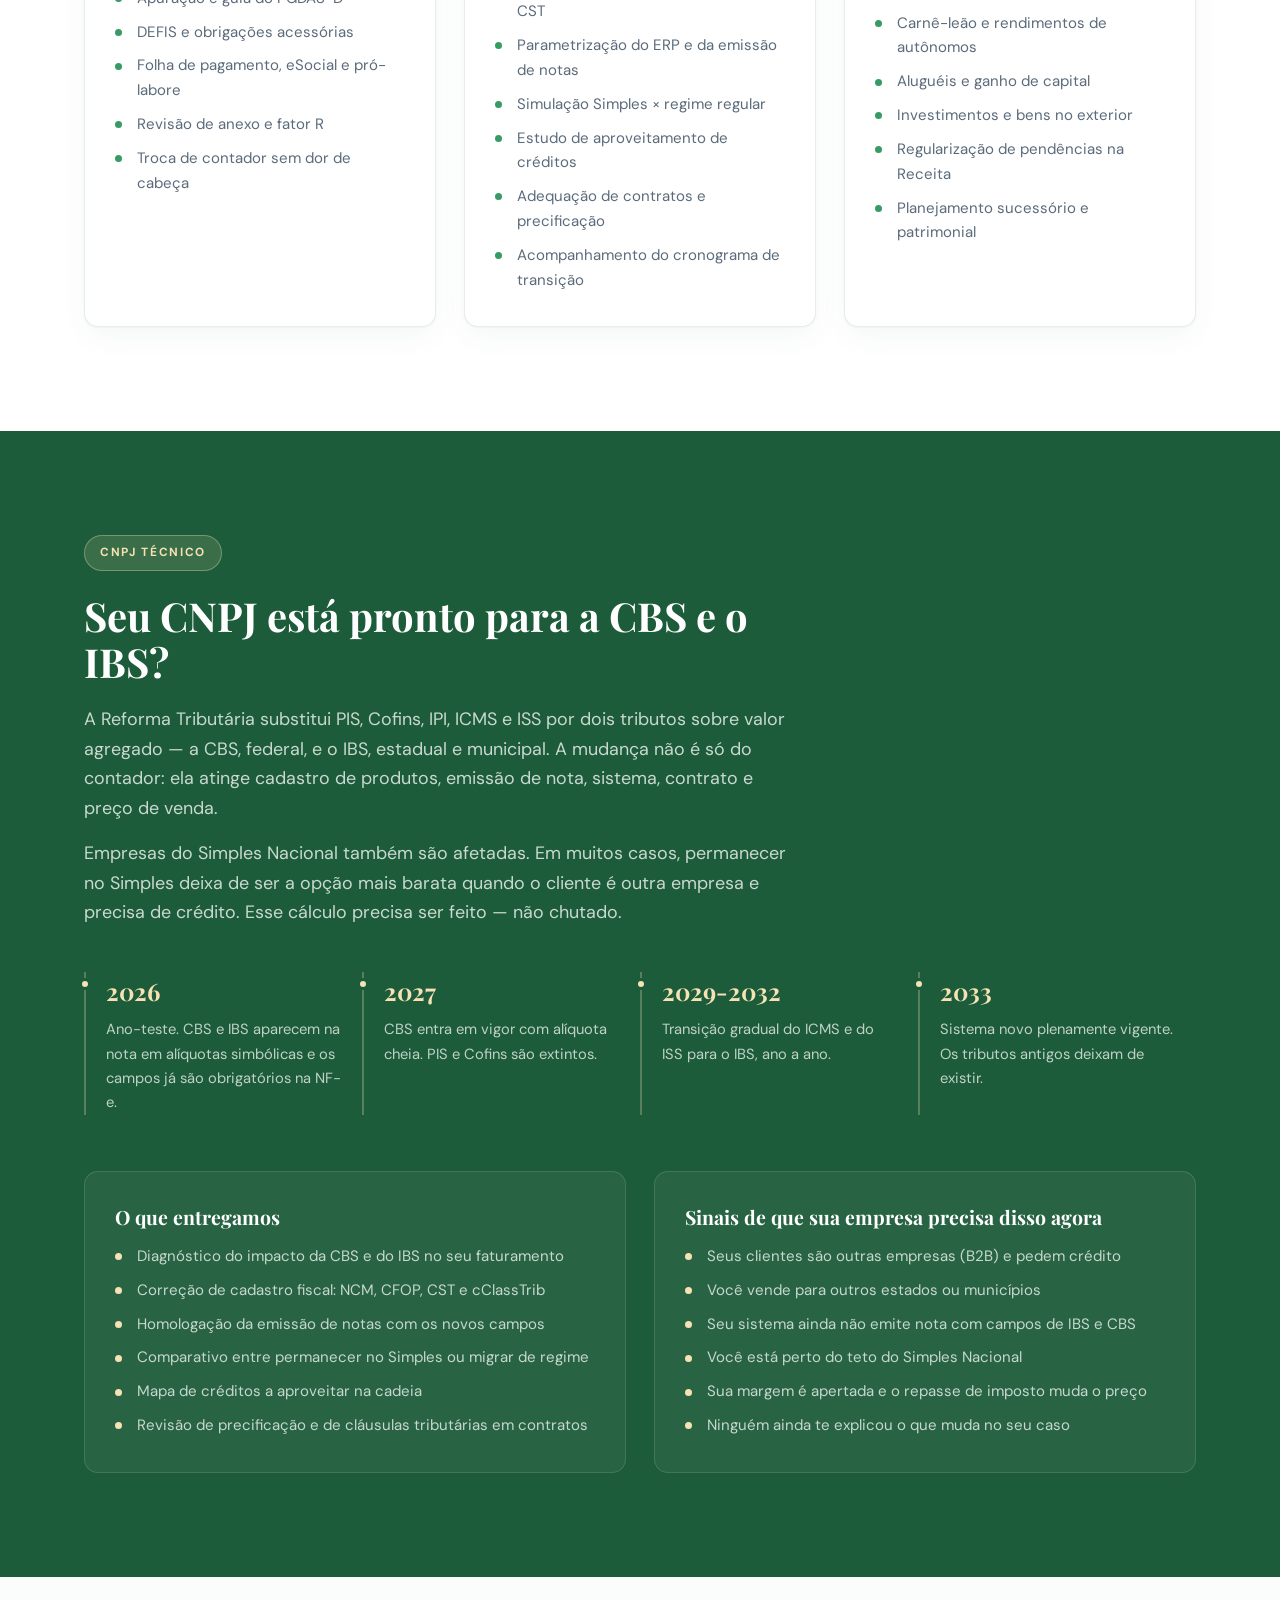
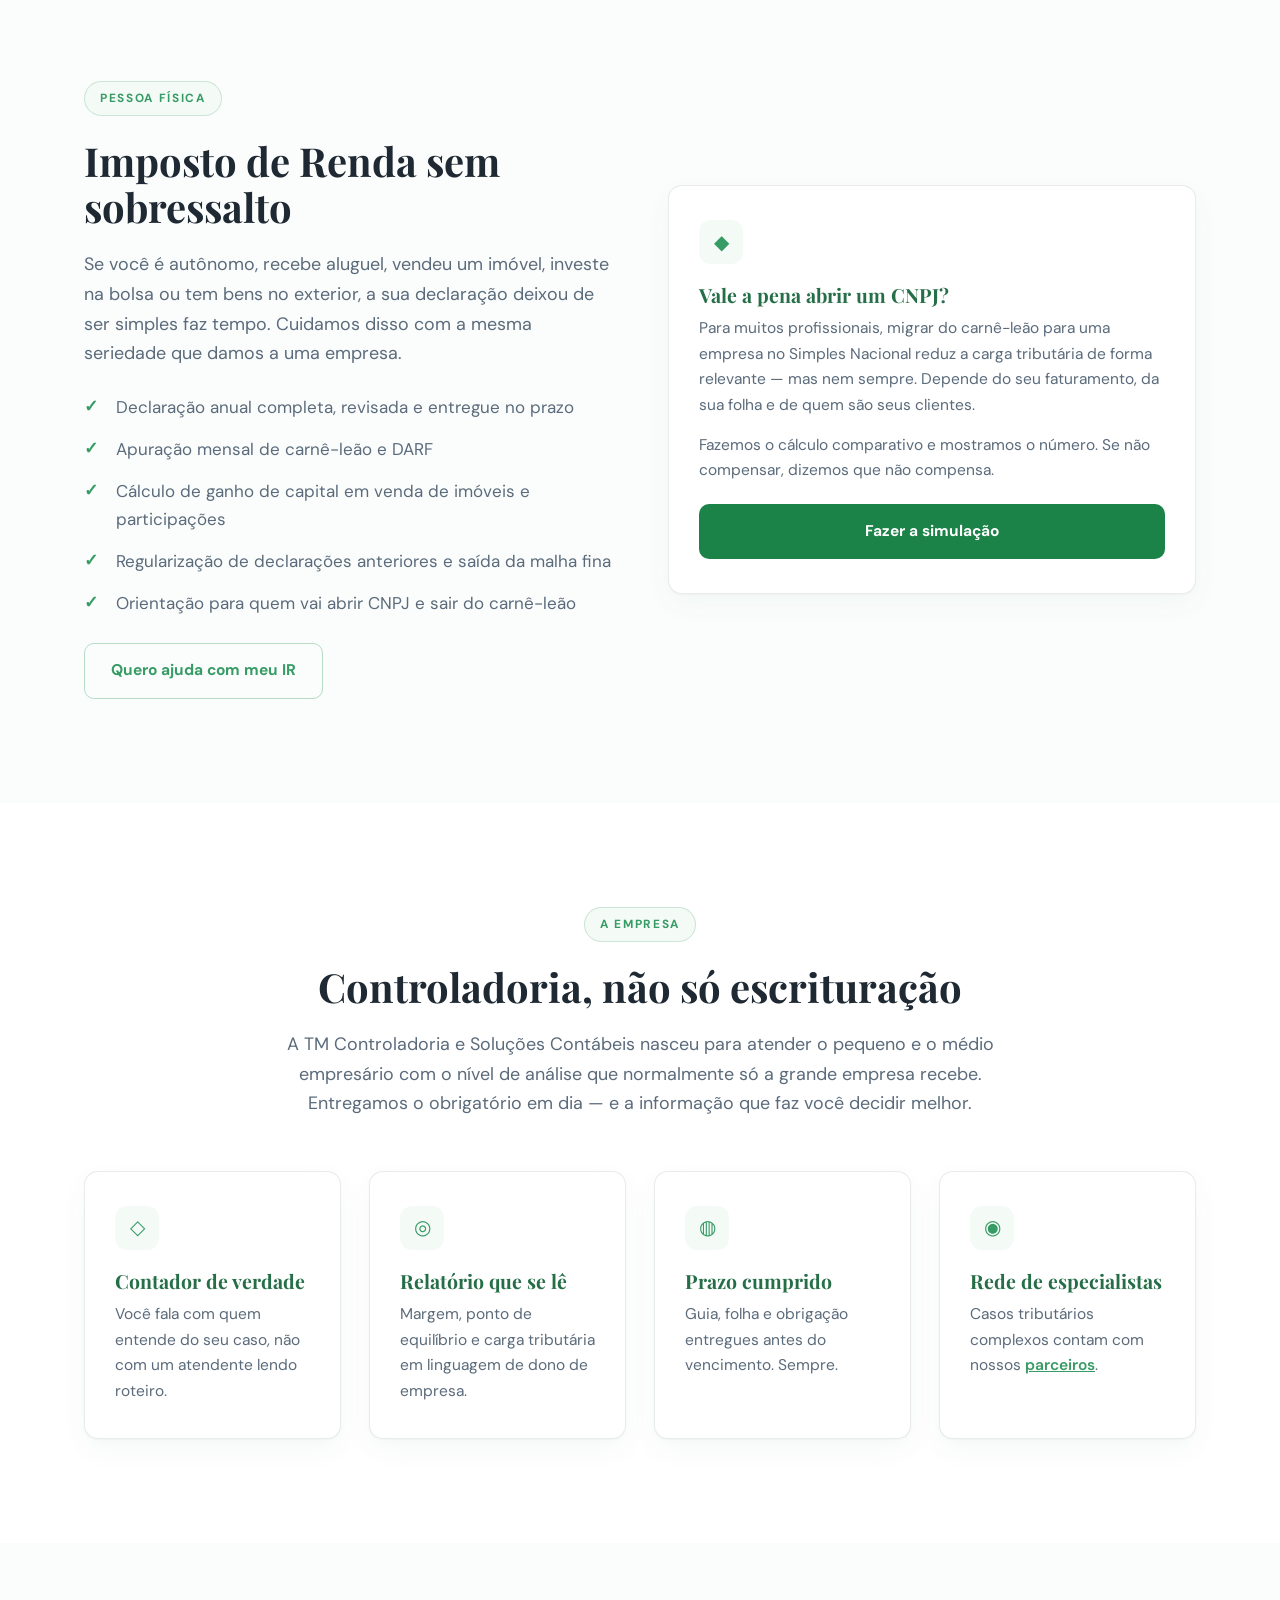
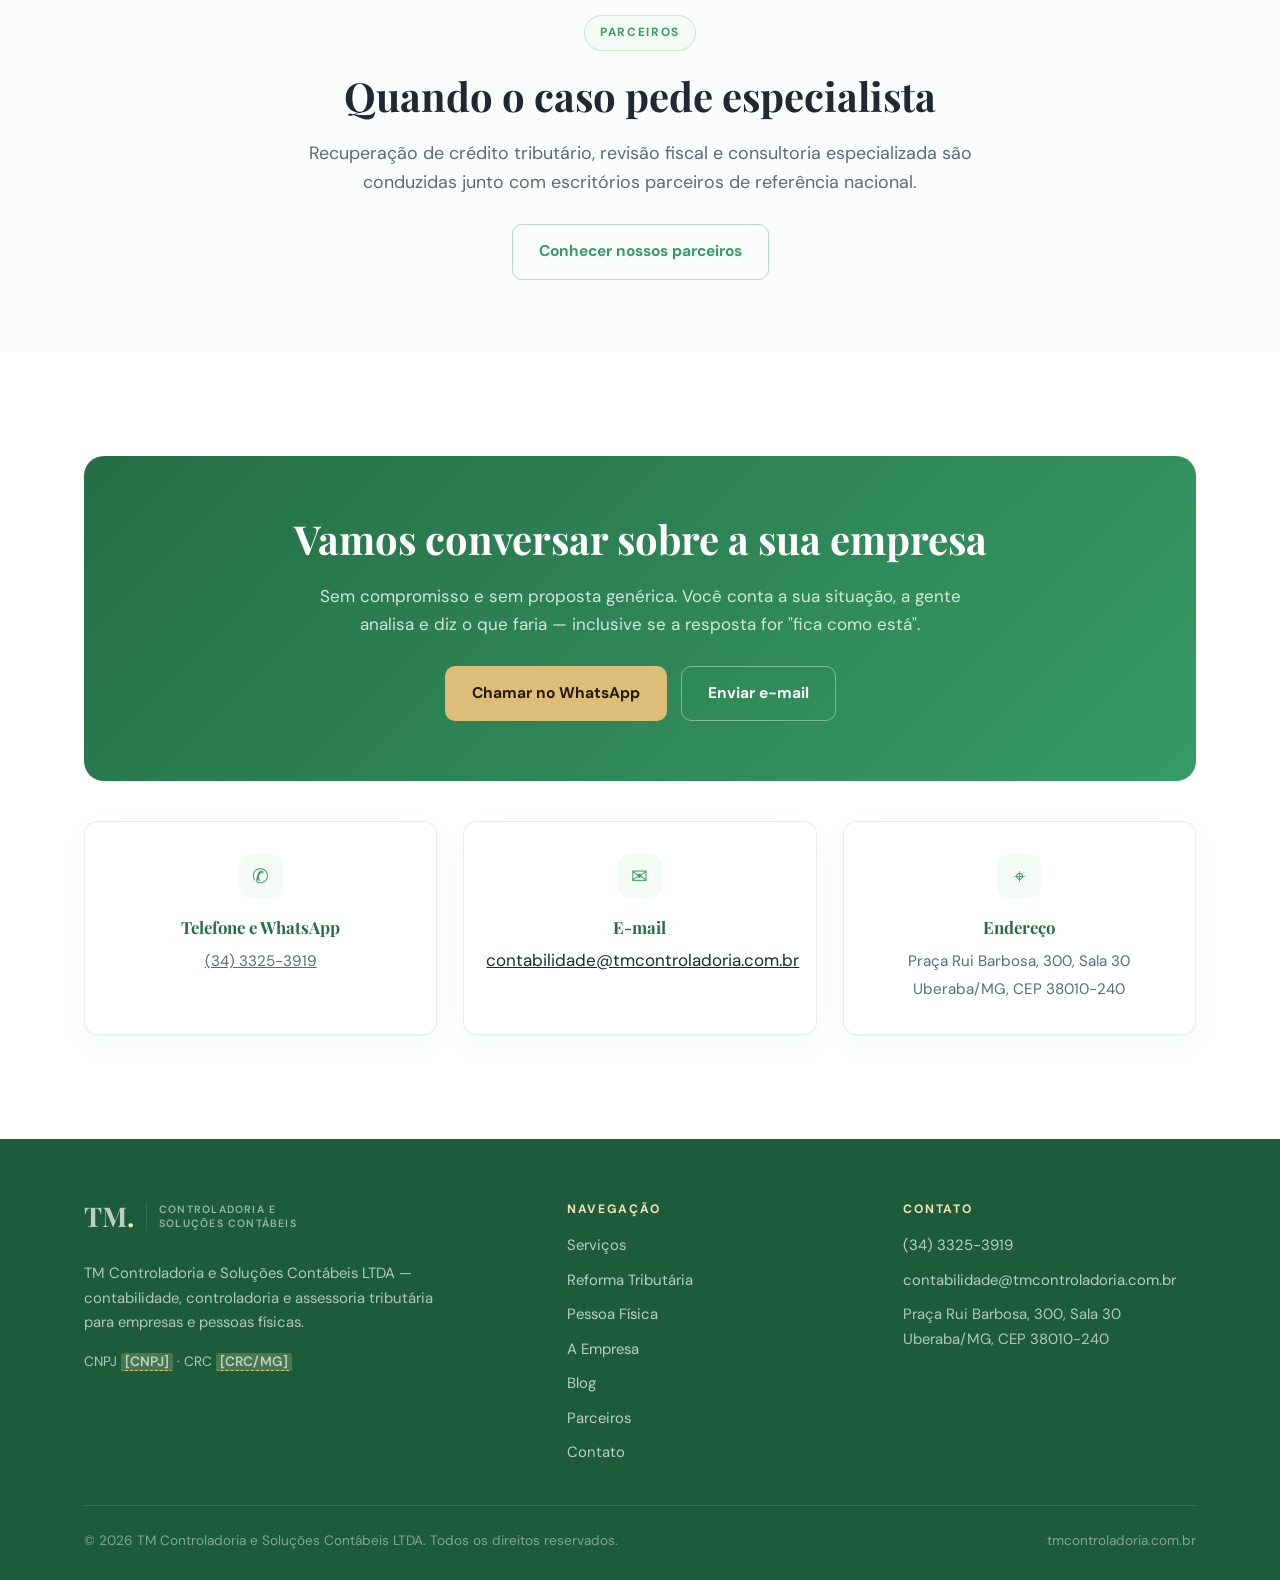
==== commit 0cfa0828: "Inclui CEP no endereço e nos dados estruturados Co-Authored-By: Claude Opus 5.5 <noreply@anthropic.c" ====
--- a/index.html
+++ b/index.html
@@ -13,6 +13,14 @@
 <meta property="og:description" content="Contabilidade para empresas do Simples Nacional, CNPJ técnico para a Reforma Tributária e assessoria a pessoas físicas.">
 <meta property="og:url" content="https://tmcontroladoria.com.br/">
 <meta property="og:locale" content="pt_BR">
+<meta property="og:image" content="https://tmcontroladoria.com.br/assets/og-image.png">
+<meta property="og:image:width" content="1200">
+<meta property="og:image:height" content="630">
+<meta property="og:image:alt" content="TM Controladoria e Soluções Contábeis">
+<meta name="twitter:card" content="summary_large_image">
+<link rel="icon" href="/favicon.ico" sizes="any">
+<link rel="icon" type="image/png" href="/assets/icon-512.png">
+<link rel="apple-touch-icon" href="/assets/apple-touch-icon.png">
 
 <link rel="preconnect" href="https://fonts.googleapis.com">
 <link rel="preconnect" href="https://fonts.gstatic.com" crossorigin>
@@ -26,13 +34,16 @@
   "@type": "AccountingService",
   "name": "TM Controladoria e Soluções Contábeis LTDA",
   "url": "https://tmcontroladoria.com.br/",
+  "image": "https://tmcontroladoria.com.br/assets/og-image.png",
+  "logo": "https://tmcontroladoria.com.br/assets/icon-512.png",
   "telephone": "+553433253919",
   "email": "contabilidade@tmcontroladoria.com.br",
   "address": {
     "@type": "PostalAddress",
-    "streetAddress": "Praça Rui Barbosa, 300 - Sala 30",
+    "streetAddress": "Praça Rui Barbosa, 300, Sala 30",
     "addressLocality": "Uberaba",
     "addressRegion": "MG",
+    "postalCode": "38010-240",
     "addressCountry": "BR"
   },
   "areaServed": "BR",
@@ -313,7 +324,7 @@
       <div class="contact-item">
         <div class="card-icon">⌖</div>
         <b>Endereço</b>
-        <span>Praça Rui Barbosa, 300 – Sala 30<br>Uberaba/MG</span>
+        <span>Praça Rui Barbosa, 300, Sala 30<br>Uberaba/MG, CEP 38010-240</span>
       </div>
     </div>
   </div>
@@ -345,7 +356,7 @@
         <ul>
           <li><a href="https://wa.me/553433253919" target="_blank" rel="noopener">(34) 3325-3919</a></li>
           <li><a href="mailto:contabilidade@tmcontroladoria.com.br">contabilidade@tmcontroladoria.com.br</a></li>
-          <li>Praça Rui Barbosa, 300 – Sala 30<br>Uberaba/MG</li>
+          <li>Praça Rui Barbosa, 300, Sala 30<br>Uberaba/MG, CEP 38010-240</li>
         </ul>
       </div>
     </div>
